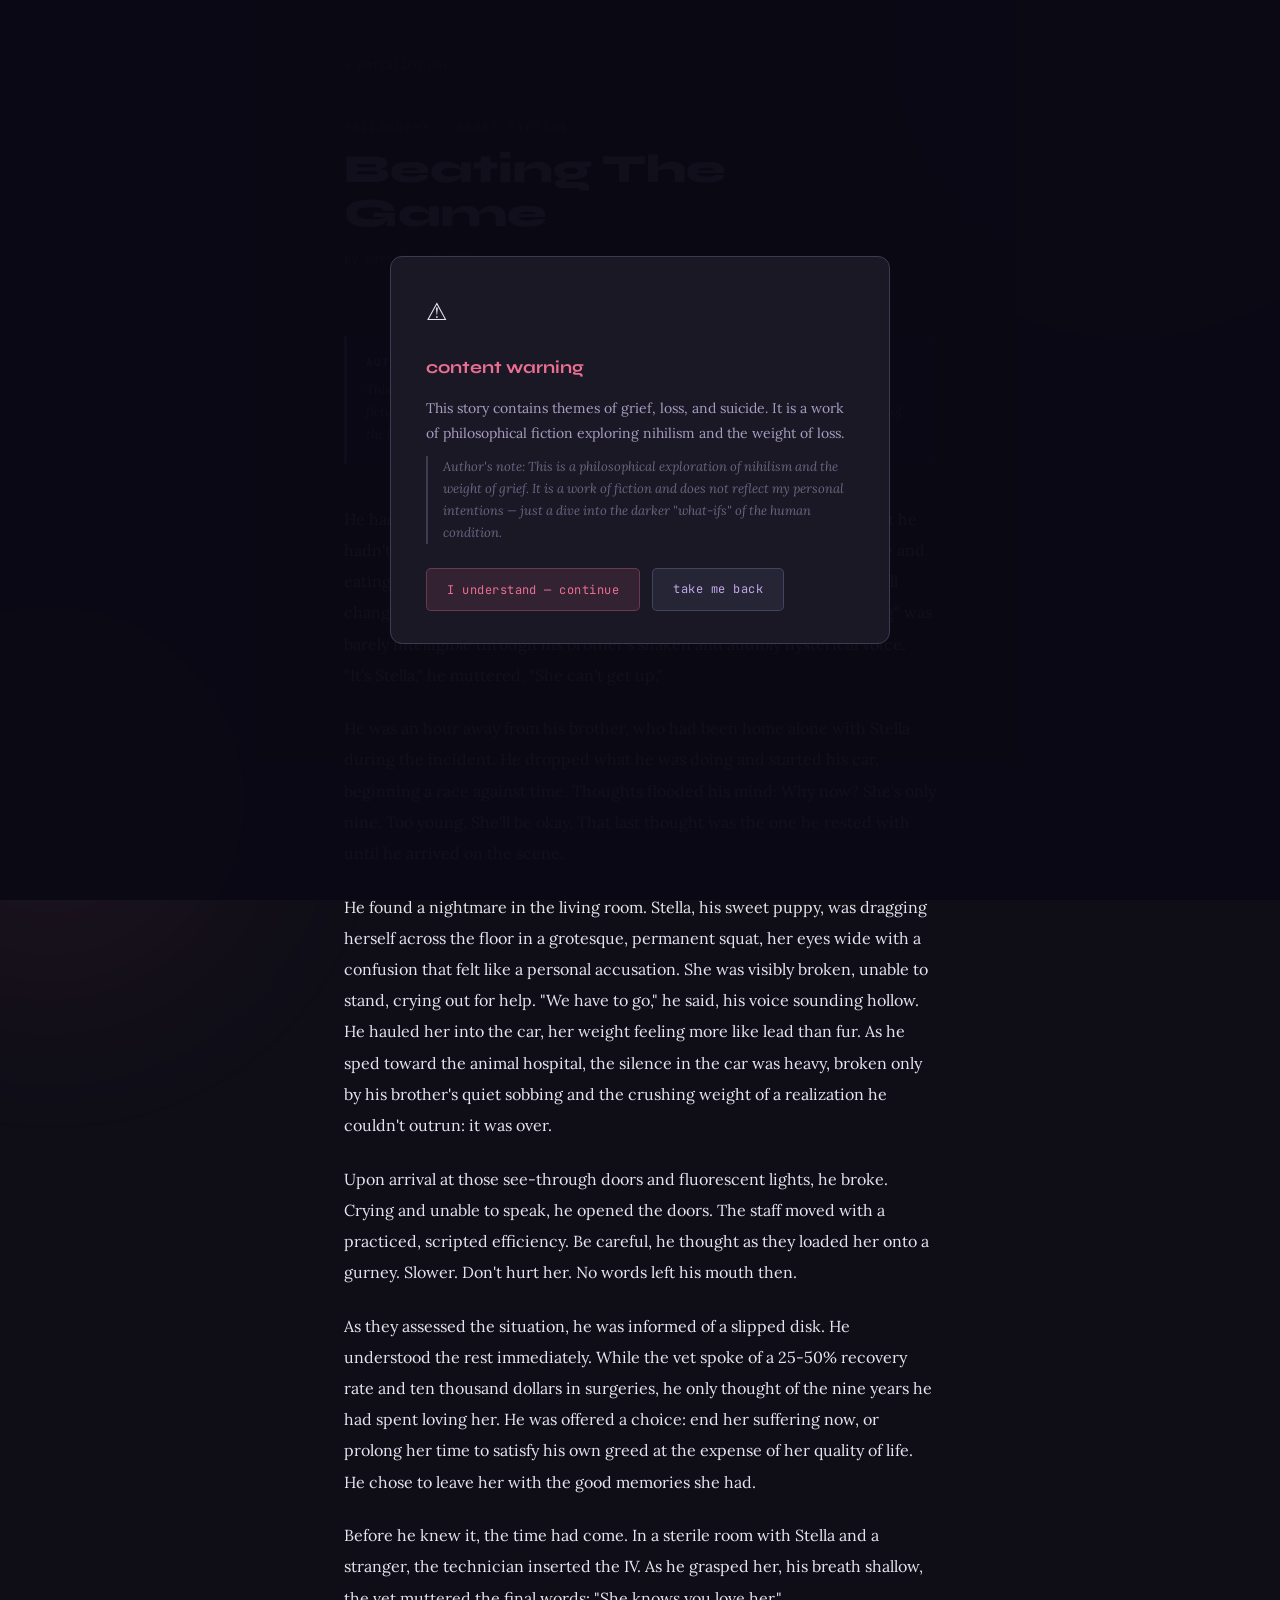
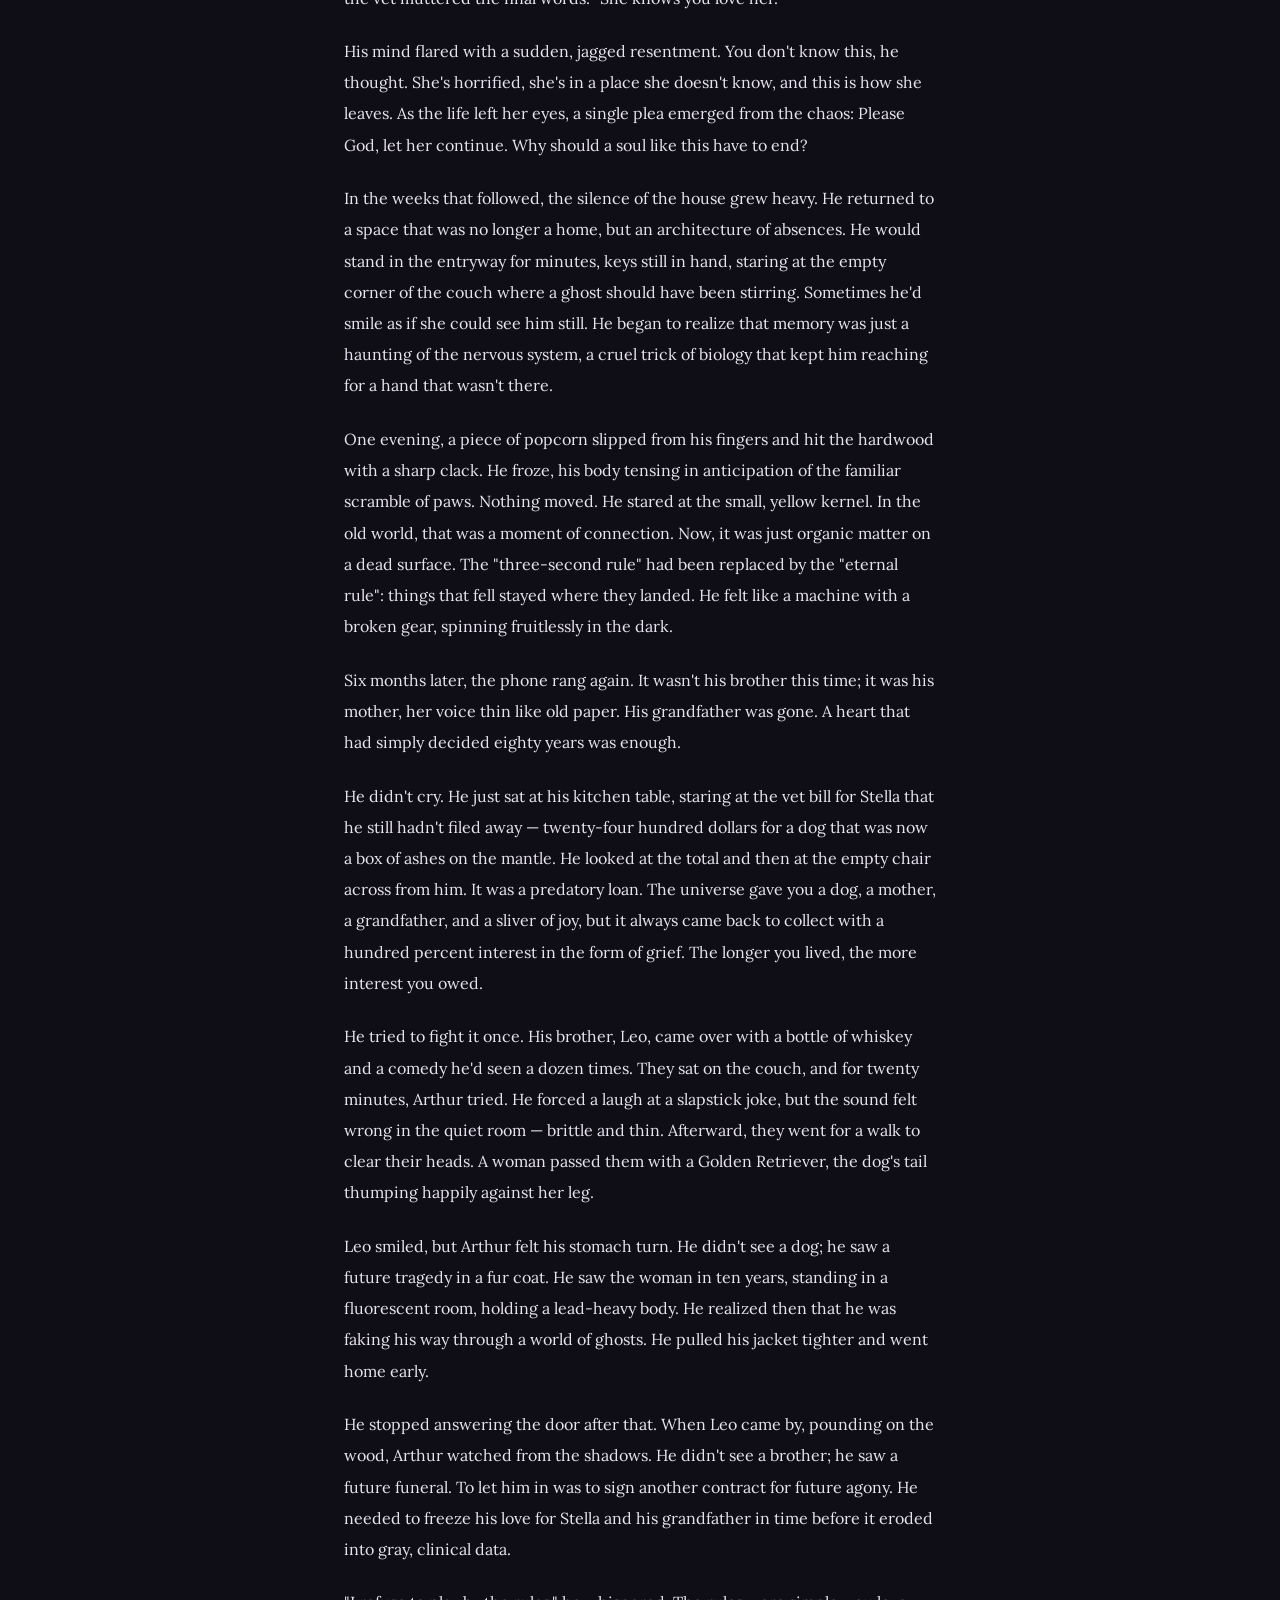
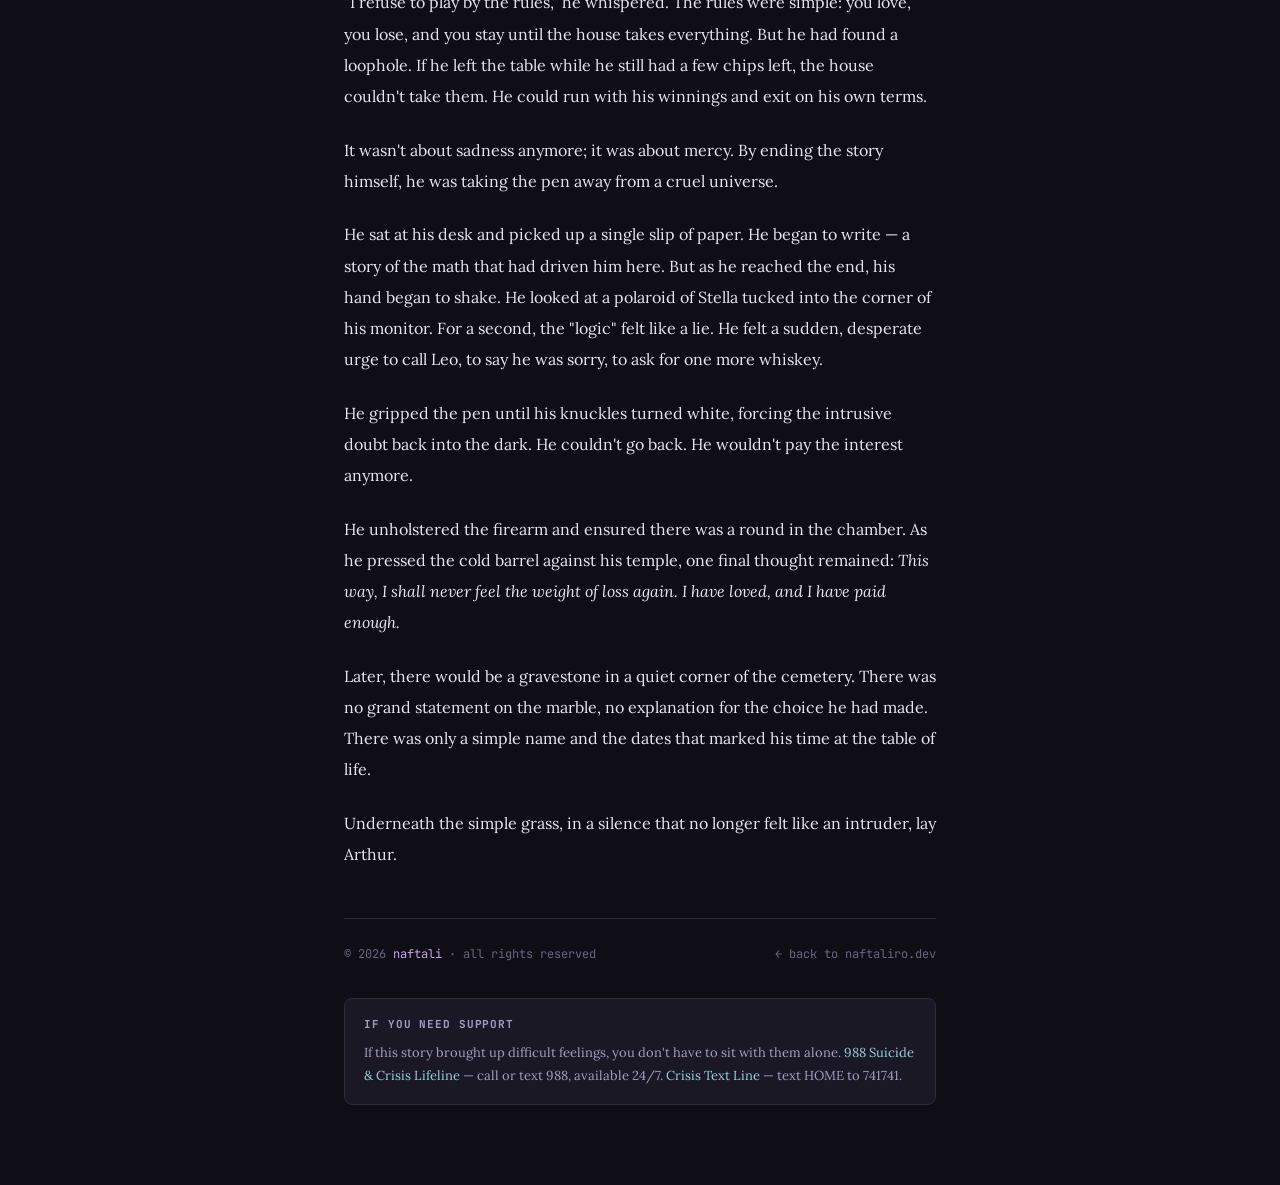
==== beating-the-game.html @ 703fc014 "Add files via upload" ====
<!DOCTYPE html>
<html lang="en">
<head>
  <meta charset="UTF-8">
  <meta name="viewport" content="width=device-width, initial-scale=1.0">
  <meta name="description" content="Beating The Game — a philosophical short story by Naftali">
  <meta property="og:title" content="Beating The Game — Naftali">
  <meta property="og:description" content="On nihilism, grief, and whether the game was ever worth playing.">
  <meta name="theme-color" content="#0f0e17">
  <title>Beating The Game — naftaliro</title>
  <link rel="preconnect" href="https://fonts.googleapis.com">
  <link rel="preconnect" href="https://fonts.gstatic.com" crossorigin>
  <link href="https://fonts.googleapis.com/css2?family=Lora:ital,wght@0,400;0,500;1,400&family=JetBrains+Mono:wght@400;500&family=Syne:wght@700;800&display=swap" rel="stylesheet">
  <style>
    *{box-sizing:border-box;margin:0;padding:0}
    :root{
      --bg:#0f0e17;--bg2:#1a1825;--bg3:#232136;
      --border:#2d2b3d;--border2:#3d3b52;
      --text:#e8e3f0;--sub:#a89dc0;--muted:#6b6480;
      --rose:#eb6f92;--gold:#f6c177;--iris:#c4a7e7;--foam:#9ccfd8;
    }
    html{scroll-behavior:smooth}
    body{background:var(--bg);color:var(--text);font-family:'Lora',Georgia,serif;font-size:16px;line-height:1.9;min-height:100vh}

    .orb{position:fixed;border-radius:50%;filter:blur(100px);opacity:.06;pointer-events:none;z-index:0}
    .o1{width:500px;height:500px;background:var(--iris);top:-200px;right:-100px}
    .o2{width:400px;height:400px;background:var(--rose);bottom:-100px;left:-150px}

    /* warning overlay */
    .warning-overlay{position:fixed;inset:0;background:rgba(10,9,20,.97);z-index:100;display:flex;align-items:center;justify-content:center;padding:2rem}
    .warning-box{max-width:500px;width:100%;background:var(--bg2);border:1px solid var(--border2);border-radius:12px;padding:2rem 2.2rem}
    .warning-icon{font-size:1.5rem;margin-bottom:1rem}
    .warning-title{font-family:'Syne',sans-serif;font-size:1.1rem;font-weight:700;color:var(--rose);margin-bottom:.75rem}
    .warning-body{font-size:14px;color:var(--sub);line-height:1.8;margin-bottom:.6rem}
    .warning-note{font-size:13px;color:var(--muted);font-style:italic;line-height:1.7;margin-bottom:1.5rem;border-left:2px solid var(--border2);padding-left:.9rem}
    .warning-buttons{display:flex;gap:.75rem;flex-wrap:wrap}
    .btn-proceed{background:rgba(235,111,146,.12);color:var(--rose);border:1px solid rgba(235,111,146,.3);padding:9px 20px;border-radius:5px;font-family:'JetBrains Mono',monospace;font-size:12px;cursor:pointer;transition:background .15s;letter-spacing:.04em}
    .btn-proceed:hover{background:rgba(235,111,146,.22)}
    .btn-leave{background:rgba(180,190,254,.08);color:var(--iris);border:1px solid rgba(180,190,254,.2);padding:9px 20px;border-radius:5px;font-family:'JetBrains Mono',monospace;font-size:12px;cursor:pointer;transition:background .15s;text-decoration:none;display:inline-block;letter-spacing:.04em}
    .btn-leave:hover{background:rgba(180,190,254,.15)}

    /* page */
    .wrap{max-width:640px;margin:0 auto;padding:3rem 1.5rem 5rem;position:relative;z-index:1}

    .back-link{font-family:'JetBrains Mono',monospace;font-size:12px;color:var(--muted);text-decoration:none;display:inline-flex;align-items:center;gap:.4rem;margin-bottom:2.5rem;transition:color .15s}
    .back-link:hover{color:var(--iris)}

    .story-header{margin-bottom:2.5rem;padding-bottom:1.5rem;border-bottom:1px solid var(--border)}
    .story-eyebrow{font-size:11px;color:var(--muted);font-family:'JetBrains Mono',monospace;letter-spacing:.15em;text-transform:uppercase;margin-bottom:.6rem}
    .story-title{font-family:'Syne',sans-serif;font-size:clamp(1.8rem,5vw,2.5rem);font-weight:800;color:var(--text);line-height:1.1;margin-bottom:.8rem}
    .story-meta{font-size:12px;color:var(--muted);font-family:'JetBrains Mono',monospace;display:flex;gap:1.2rem;flex-wrap:wrap}

    .author-note{background:var(--bg2);border:1px solid var(--border);border-left:3px solid var(--iris);border-radius:0 8px 8px 0;padding:1rem 1.2rem;margin-bottom:2.5rem;font-size:13px;color:var(--sub);line-height:1.75;font-style:italic}
    .author-note strong{color:var(--iris);font-style:normal;font-family:'JetBrains Mono',monospace;font-size:11px;letter-spacing:.08em;text-transform:uppercase;display:block;margin-bottom:.4rem}

    .story-body{font-size:16px;color:var(--text);line-height:1.95}
    .story-body p{margin-bottom:1.4rem}
    .story-body p:last-child{margin-bottom:0}

    .story-footer{margin-top:3rem;padding-top:1.5rem;border-top:1px solid var(--border);display:flex;align-items:center;justify-content:space-between;flex-wrap:gap;gap:1rem}
    .story-copyright{font-size:12px;color:var(--muted);font-family:'JetBrains Mono',monospace}
    .story-copyright span{color:var(--iris)}

    .resources{background:var(--bg2);border:1px solid var(--border);border-radius:8px;padding:1rem 1.2rem;margin-top:2rem;font-size:13px;color:var(--sub);line-height:1.75}
    .resources strong{color:var(--sub);font-family:'JetBrains Mono',monospace;font-size:11px;letter-spacing:.08em;text-transform:uppercase;display:block;margin-bottom:.5rem}
    .resources a{color:var(--foam);text-decoration:none}
    .resources a:hover{color:var(--text)}

    @media(max-width:480px){.wrap{padding:1.5rem 1rem 3rem}.warning-box{padding:1.5rem}}
  </style>
</head>
<body>

<div class="orb o1"></div>
<div class="orb o2"></div>

<!-- content warning overlay -->
<div class="warning-overlay" id="warning" role="dialog" aria-modal="true" aria-labelledby="warning-title">
  <div class="warning-box">
    <div class="warning-icon">⚠</div>
    <div class="warning-title" id="warning-title">content warning</div>
    <div class="warning-body">This story contains themes of grief, loss, and suicide. It is a work of philosophical fiction exploring nihilism and the weight of loss.</div>
    <div class="warning-note">Author's note: This is a philosophical exploration of nihilism and the weight of grief. It is a work of fiction and does not reflect my personal intentions — just a dive into the darker "what-ifs" of the human condition.</div>
    <div class="warning-buttons">
      <button class="btn-proceed" onclick="proceed()" aria-label="I understand, show the story">I understand — continue</button>
      <a class="btn-leave" href="https://naftaliro.dev">take me back</a>
    </div>
  </div>
</div>

<main class="wrap" id="story-content" aria-hidden="true">

  <a class="back-link" href="https://naftaliro.dev">← naftaliro.dev</a>

  <header class="story-header">
    <div class="story-eyebrow">philosophy · short fiction</div>
    <h1 class="story-title">Beating The Game</h1>
    <div class="story-meta">
      <span>by naftali</span>
      <span>© 2026</span>
      <span>~8 min read</span>
    </div>
  </header>

  <div class="author-note">
    <strong>author's note</strong>
    This story is a philosophical exploration of nihilism and the weight of grief. It is a work of fiction and does not reflect my personal intentions — just a dive into the darker "what-ifs" of the human condition.
  </div>

  <div class="story-body">
    <p>He had always known that biology was a series of fragile coincidences, but he hadn't expected the math to fail him on a Saturday night. Watching anime and eating fast food on the couch had been the plan for the evening when it all changed. The phone rang with his brother's caller ID. "Something's wrong" was barely intelligible through his brother's shaken and audibly hysterical voice. "It's Stella," he muttered. "She can't get up."</p>

    <p>He was an hour away from his brother, who had been home alone with Stella during the incident. He dropped what he was doing and started his car, beginning a race against time. Thoughts flooded his mind: Why now? She's only nine. Too young. She'll be okay. That last thought was the one he rested with until he arrived on the scene.</p>

    <p>He found a nightmare in the living room. Stella, his sweet puppy, was dragging herself across the floor in a grotesque, permanent squat, her eyes wide with a confusion that felt like a personal accusation. She was visibly broken, unable to stand, crying out for help. "We have to go," he said, his voice sounding hollow. He hauled her into the car, her weight feeling more like lead than fur. As he sped toward the animal hospital, the silence in the car was heavy, broken only by his brother's quiet sobbing and the crushing weight of a realization he couldn't outrun: it was over.</p>

    <p>Upon arrival at those see-through doors and fluorescent lights, he broke. Crying and unable to speak, he opened the doors. The staff moved with a practiced, scripted efficiency. Be careful, he thought as they loaded her onto a gurney. Slower. Don't hurt her. No words left his mouth then.</p>

    <p>As they assessed the situation, he was informed of a slipped disk. He understood the rest immediately. While the vet spoke of a 25-50% recovery rate and ten thousand dollars in surgeries, he only thought of the nine years he had spent loving her. He was offered a choice: end her suffering now, or prolong her time to satisfy his own greed at the expense of her quality of life. He chose to leave her with the good memories she had.</p>

    <p>Before he knew it, the time had come. In a sterile room with Stella and a stranger, the technician inserted the IV. As he grasped her, his breath shallow, the vet muttered the final words: "She knows you love her."</p>

    <p>His mind flared with a sudden, jagged resentment. You don't know this, he thought. She's horrified, she's in a place she doesn't know, and this is how she leaves. As the life left her eyes, a single plea emerged from the chaos: Please God, let her continue. Why should a soul like this have to end?</p>

    <p>In the weeks that followed, the silence of the house grew heavy. He returned to a space that was no longer a home, but an architecture of absences. He would stand in the entryway for minutes, keys still in hand, staring at the empty corner of the couch where a ghost should have been stirring. Sometimes he'd smile as if she could see him still. He began to realize that memory was just a haunting of the nervous system, a cruel trick of biology that kept him reaching for a hand that wasn't there.</p>

    <p>One evening, a piece of popcorn slipped from his fingers and hit the hardwood with a sharp clack. He froze, his body tensing in anticipation of the familiar scramble of paws. Nothing moved. He stared at the small, yellow kernel. In the old world, that was a moment of connection. Now, it was just organic matter on a dead surface. The "three-second rule" had been replaced by the "eternal rule": things that fell stayed where they landed. He felt like a machine with a broken gear, spinning fruitlessly in the dark.</p>

    <p>Six months later, the phone rang again. It wasn't his brother this time; it was his mother, her voice thin like old paper. His grandfather was gone. A heart that had simply decided eighty years was enough.</p>

    <p>He didn't cry. He just sat at his kitchen table, staring at the vet bill for Stella that he still hadn't filed away — twenty-four hundred dollars for a dog that was now a box of ashes on the mantle. He looked at the total and then at the empty chair across from him. It was a predatory loan. The universe gave you a dog, a mother, a grandfather, and a sliver of joy, but it always came back to collect with a hundred percent interest in the form of grief. The longer you lived, the more interest you owed.</p>

    <p>He tried to fight it once. His brother, Leo, came over with a bottle of whiskey and a comedy he'd seen a dozen times. They sat on the couch, and for twenty minutes, Arthur tried. He forced a laugh at a slapstick joke, but the sound felt wrong in the quiet room — brittle and thin. Afterward, they went for a walk to clear their heads. A woman passed them with a Golden Retriever, the dog's tail thumping happily against her leg.</p>

    <p>Leo smiled, but Arthur felt his stomach turn. He didn't see a dog; he saw a future tragedy in a fur coat. He saw the woman in ten years, standing in a fluorescent room, holding a lead-heavy body. He realized then that he was faking his way through a world of ghosts. He pulled his jacket tighter and went home early.</p>

    <p>He stopped answering the door after that. When Leo came by, pounding on the wood, Arthur watched from the shadows. He didn't see a brother; he saw a future funeral. To let him in was to sign another contract for future agony. He needed to freeze his love for Stella and his grandfather in time before it eroded into gray, clinical data.</p>

    <p>"I refuse to play by the rules," he whispered. The rules were simple: you love, you lose, and you stay until the house takes everything. But he had found a loophole. If he left the table while he still had a few chips left, the house couldn't take them. He could run with his winnings and exit on his own terms.</p>

    <p>It wasn't about sadness anymore; it was about mercy. By ending the story himself, he was taking the pen away from a cruel universe.</p>

    <p>He sat at his desk and picked up a single slip of paper. He began to write — a story of the math that had driven him here. But as he reached the end, his hand began to shake. He looked at a polaroid of Stella tucked into the corner of his monitor. For a second, the "logic" felt like a lie. He felt a sudden, desperate urge to call Leo, to say he was sorry, to ask for one more whiskey.</p>

    <p>He gripped the pen until his knuckles turned white, forcing the intrusive doubt back into the dark. He couldn't go back. He wouldn't pay the interest anymore.</p>

    <p>He unholstered the firearm and ensured there was a round in the chamber. As he pressed the cold barrel against his temple, one final thought remained: <em>This way, I shall never feel the weight of loss again. I have loved, and I have paid enough.</em></p>

    <p>Later, there would be a gravestone in a quiet corner of the cemetery. There was no grand statement on the marble, no explanation for the choice he had made. There was only a simple name and the dates that marked his time at the table of life.</p>

    <p>Underneath the simple grass, in a silence that no longer felt like an intruder, lay Arthur.</p>
  </div>

  <div class="story-footer">
    <div class="story-copyright">© 2026 <span>naftali</span> · all rights reserved</div>
    <a class="back-link" href="https://naftaliro.dev" style="margin-bottom:0">← back to naftaliro.dev</a>
  </div>

  <div class="resources">
    <strong>if you need support</strong>
    If this story brought up difficult feelings, you don't have to sit with them alone. <a href="https://988lifeline.org" target="_blank" rel="noopener">988 Suicide & Crisis Lifeline</a> — call or text 988, available 24/7. <a href="https://www.crisistextline.org" target="_blank" rel="noopener">Crisis Text Line</a> — text HOME to 741741.
  </div>

</main>

<script>
  function proceed() {
    document.getElementById('warning').style.display = 'none';
    document.getElementById('story-content').removeAttribute('aria-hidden');
    document.getElementById('story-content').focus();
  }
  document.getElementById('story-content').setAttribute('tabindex', '-1');
</script>

</body>
</html>
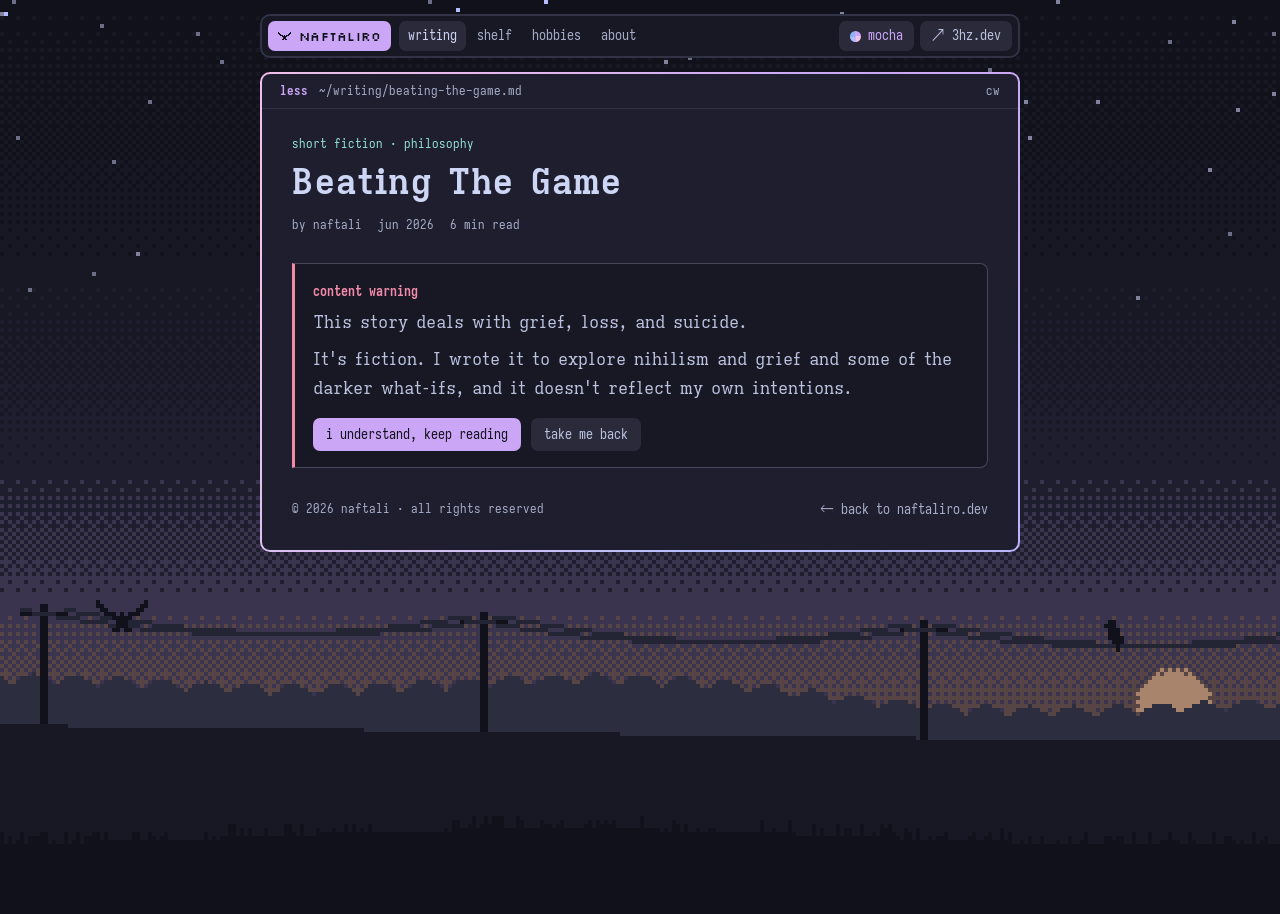
==== commit 2c5bf318: "new site" ====
--- a/beating-the-game.html
+++ b/beating-the-game.html
@@ -1,176 +1,146 @@
 <!DOCTYPE html>
 <html lang="en">
 <head>
-  <meta charset="UTF-8">
-  <meta name="viewport" content="width=device-width, initial-scale=1.0">
-  <meta name="description" content="Beating The Game — a philosophical short story by Naftali">
-  <meta property="og:title" content="Beating The Game — Naftali">
-  <meta property="og:description" content="On nihilism, grief, and whether the game was ever worth playing.">
-  <meta name="theme-color" content="#0f0e17">
-  <title>Beating The Game — naftaliro</title>
-  <link rel="preconnect" href="https://fonts.googleapis.com">
-  <link rel="preconnect" href="https://fonts.gstatic.com" crossorigin>
-  <link href="https://fonts.googleapis.com/css2?family=Lora:ital,wght@0,400;0,500;1,400&family=JetBrains+Mono:wght@400;500&family=Syne:wght@700;800&display=swap" rel="stylesheet">
-  <style>
-    *{box-sizing:border-box;margin:0;padding:0}
-    :root{
-      --bg:#0f0e17;--bg2:#1a1825;--bg3:#232136;
-      --border:#2d2b3d;--border2:#3d3b52;
-      --text:#e8e3f0;--sub:#a89dc0;--muted:#6b6480;
-      --rose:#eb6f92;--gold:#f6c177;--iris:#c4a7e7;--foam:#9ccfd8;
-    }
-    html{scroll-behavior:smooth}
-    body{background:var(--bg);color:var(--text);font-family:'Lora',Georgia,serif;font-size:16px;line-height:1.9;min-height:100vh}
+  <meta charset="utf-8">
+  <meta name="viewport" content="width=device-width, initial-scale=1">
+  <title>Beating The Game · naftaliro</title>
+  <meta name="description" content="Beating The Game, a short story by naftali about nihilism, grief, and whether the game was ever worth playing.">
+  <link rel="canonical" href="https://naftaliro.dev/beating-the-game.html">
+  <meta name="theme-color" content="#1e1e2e">
+  <meta property="og:type" content="article">
+  <meta property="og:title" content="Beating The Game">
+  <meta property="og:description" content="A short story about nihilism, grief, and whether the game was ever worth playing.">
+  <meta property="og:image" content="https://naftaliro.dev/assets/img/avatar-512.jpg">
+  <meta property="og:url" content="https://naftaliro.dev/beating-the-game.html">
+  <meta name="twitter:card" content="summary">
+  <link rel="alternate" type="application/atom+xml" title="naftaliro.dev" href="/feed.xml">
+  <link rel="icon" href="/favicon.svg" type="image/svg+xml">
+  <link rel="icon" href="/favicon-32.png" sizes="32x32" type="image/png">
+  <link rel="apple-touch-icon" href="/apple-touch-icon.png">
+  <link rel="preload" href="/assets/fonts/etoile-400-normal.woff2" as="font" type="font/woff2" crossorigin>
+  <link rel="stylesheet" href="/assets/css/style.css">
+  <script>
+    try { var f = localStorage.getItem('flavor'); if (f) document.documentElement.dataset.flavor = f; } catch (e) {}
+    document.documentElement.classList.add('js');
+  </script>
 
-    .orb{position:fixed;border-radius:50%;filter:blur(100px);opacity:.06;pointer-events:none;z-index:0}
-    .o1{width:500px;height:500px;background:var(--iris);top:-200px;right:-100px}
-    .o2{width:400px;height:400px;background:var(--rose);bottom:-100px;left:-150px}
-
-    /* warning overlay */
-    .warning-overlay{position:fixed;inset:0;background:rgba(10,9,20,.97);z-index:100;display:flex;align-items:center;justify-content:center;padding:2rem}
-    .warning-box{max-width:500px;width:100%;background:var(--bg2);border:1px solid var(--border2);border-radius:12px;padding:2rem 2.2rem}
-    .warning-icon{font-size:1.5rem;margin-bottom:1rem}
-    .warning-title{font-family:'Syne',sans-serif;font-size:1.1rem;font-weight:700;color:var(--rose);margin-bottom:.75rem}
-    .warning-body{font-size:14px;color:var(--sub);line-height:1.8;margin-bottom:.6rem}
-    .warning-note{font-size:13px;color:var(--muted);font-style:italic;line-height:1.7;margin-bottom:1.5rem;border-left:2px solid var(--border2);padding-left:.9rem}
-    .warning-buttons{display:flex;gap:.75rem;flex-wrap:wrap}
-    .btn-proceed{background:rgba(235,111,146,.12);color:var(--rose);border:1px solid rgba(235,111,146,.3);padding:9px 20px;border-radius:5px;font-family:'JetBrains Mono',monospace;font-size:12px;cursor:pointer;transition:background .15s;letter-spacing:.04em}
-    .btn-proceed:hover{background:rgba(235,111,146,.22)}
-    .btn-leave{background:rgba(180,190,254,.08);color:var(--iris);border:1px solid rgba(180,190,254,.2);padding:9px 20px;border-radius:5px;font-family:'JetBrains Mono',monospace;font-size:12px;cursor:pointer;transition:background .15s;text-decoration:none;display:inline-block;letter-spacing:.04em}
-    .btn-leave:hover{background:rgba(180,190,254,.15)}
-
-    /* page */
-    .wrap{max-width:640px;margin:0 auto;padding:3rem 1.5rem 5rem;position:relative;z-index:1}
-
-    .back-link{font-family:'JetBrains Mono',monospace;font-size:12px;color:var(--muted);text-decoration:none;display:inline-flex;align-items:center;gap:.4rem;margin-bottom:2.5rem;transition:color .15s}
-    .back-link:hover{color:var(--iris)}
-
-    .story-header{margin-bottom:2.5rem;padding-bottom:1.5rem;border-bottom:1px solid var(--border)}
-    .story-eyebrow{font-size:11px;color:var(--muted);font-family:'JetBrains Mono',monospace;letter-spacing:.15em;text-transform:uppercase;margin-bottom:.6rem}
-    .story-title{font-family:'Syne',sans-serif;font-size:clamp(1.8rem,5vw,2.5rem);font-weight:800;color:var(--text);line-height:1.1;margin-bottom:.8rem}
-    .story-meta{font-size:12px;color:var(--muted);font-family:'JetBrains Mono',monospace;display:flex;gap:1.2rem;flex-wrap:wrap}
-
-    .author-note{background:var(--bg2);border:1px solid var(--border);border-left:3px solid var(--iris);border-radius:0 8px 8px 0;padding:1rem 1.2rem;margin-bottom:2.5rem;font-size:13px;color:var(--sub);line-height:1.75;font-style:italic}
-    .author-note strong{color:var(--iris);font-style:normal;font-family:'JetBrains Mono',monospace;font-size:11px;letter-spacing:.08em;text-transform:uppercase;display:block;margin-bottom:.4rem}
-
-    .story-body{font-size:16px;color:var(--text);line-height:1.95}
-    .story-body p{margin-bottom:1.4rem}
-    .story-body p:last-child{margin-bottom:0}
-
-    .story-footer{margin-top:3rem;padding-top:1.5rem;border-top:1px solid var(--border);display:flex;align-items:center;justify-content:space-between;flex-wrap:gap;gap:1rem}
-    .story-copyright{font-size:12px;color:var(--muted);font-family:'JetBrains Mono',monospace}
-    .story-copyright span{color:var(--iris)}
-
-    .resources{background:var(--bg2);border:1px solid var(--border);border-radius:8px;padding:1rem 1.2rem;margin-top:2rem;font-size:13px;color:var(--sub);line-height:1.75}
-    .resources strong{color:var(--sub);font-family:'JetBrains Mono',monospace;font-size:11px;letter-spacing:.08em;text-transform:uppercase;display:block;margin-bottom:.5rem}
-    .resources a{color:var(--foam);text-decoration:none}
-    .resources a:hover{color:var(--text)}
-
-    @media(max-width:480px){.wrap{padding:1.5rem 1rem 3rem}.warning-box{padding:1.5rem}}
-  </style>
+  <script async src="https://www.googletagmanager.com/gtag/js?id=G-C80S6SM7N3"></script>
+  <script>
+    window.dataLayer = window.dataLayer || [];
+    function gtag(){dataLayer.push(arguments);}
+    gtag('js', new Date());
+    gtag('config', 'G-C80S6SM7N3');
+  </script>
 </head>
 <body>
 
-<div class="orb o1"></div>
-<div class="orb o2"></div>
+<canvas id="wall" aria-hidden="true"></canvas>
 
-<!-- content warning overlay -->
-<div class="warning-overlay" id="warning" role="dialog" aria-modal="true" aria-labelledby="warning-title">
-  <div class="warning-box">
-    <div class="warning-icon">⚠</div>
-    <div class="warning-title" id="warning-title">content warning</div>
-    <div class="warning-body">This story contains themes of grief, loss, and suicide. It is a work of philosophical fiction exploring nihilism and the weight of loss.</div>
-    <div class="warning-note">Author's note: This is a philosophical exploration of nihilism and the weight of grief. It is a work of fiction and does not reflect my personal intentions — just a dive into the darker "what-ifs" of the human condition.</div>
-    <div class="warning-buttons">
-      <button class="btn-proceed" onclick="proceed()" aria-label="I understand, show the story">I understand — continue</button>
-      <a class="btn-leave" href="https://naftaliro.dev">take me back</a>
+<a class="skip" href="#top">skip to content</a>
+
+<header class="bar">
+  <a class="bar-logo" href="/" aria-label="naftaliro home">
+    <svg viewBox="0 0 13 8" aria-hidden="true"><path d="M0 0h1v1h-1zM12 0h1v1h-1zM0 1h2v1h-2zM11 1h2v1h-2zM1 2h2v1h-2zM10 2h2v1h-2zM2 3h3v1h-3zM6 3h1v1h-1zM8 3h3v1h-3zM4 4h5v1h-5zM5 5h3v1h-3zM5 6h3v1h-3zM4 7h2v1h-2zM7 7h2v1h-2z"/></svg>
+    <span>naftaliro</span>
+  </a>
+  <nav class="nav" aria-label="sections">
+    <a href="/#writing" aria-current="page">writing</a>
+    <a href="/#shelf">shelf</a>
+    <a href="/#hobbies">hobbies</a>
+    <a href="/#about">about</a>
+  </nav>
+  <div class="bar-mods">
+    <button class="mod mod-flavor" id="flavor" type="button" title="switch catppuccin flavor (t)">
+      <span class="swatch" aria-hidden="true"></span><span class="flavor-name">mocha</span>
+    </button>
+    <a class="mod mod-3hz" href="https://3hz.dev">↗<span> 3hz.dev</span></a>
+  </div>
+</header>
+
+<main class="page" id="top">
+  <article class="win main" aria-labelledby="t-story">
+    <header class="win-bar"><span class="win-title"><b>less</b> ~/writing/beating-the-game.md</span><span class="win-meta" id="pos">less</span></header>
+    <div class="win-body">
+
+      <header class="art-head">
+        <p class="art-tags">short fiction · philosophy</p>
+        <h1 id="t-story">Beating The Game</h1>
+        <p class="art-meta"><span>by naftali</span><span><time datetime="2026-06-05">jun 2026</time></span><span>6 min read</span></p>
+      </header>
+
+      <section class="cw" aria-labelledby="t-cw">
+        <h2 id="t-cw">content warning</h2>
+        <p>This story deals with grief, loss, and suicide.</p>
+        <p>It's fiction. I wrote it to explore nihilism and grief and some of the darker what-ifs, and it doesn't reflect my own intentions.</p>
+        <div class="cw-actions">
+          <button class="btn" id="cw-go" type="button">i understand, keep reading</button>
+          <a class="btn ghost" href="/">take me back</a>
+        </div>
+      </section>
+
+      <div class="prose gated" id="story-start" tabindex="-1">
+
+        <p>He had always known that biology was a series of fragile coincidences, but he hadn't expected the math to fail him on a Saturday night. Watching anime and eating fast food on the couch had been the plan for the evening when it all changed. The phone rang with his brother's caller ID. "Something's wrong" was barely intelligible through his brother's shaken and audibly hysterical voice. "It's Stella," he muttered. "She can't get up."</p>
+
+        <p>He was an hour away from his brother, who had been home alone with Stella during the incident. He dropped what he was doing and started his car, beginning a race against time. Thoughts flooded his mind: Why now? She's only nine. Too young. She'll be okay. That last thought was the one he rested with until he arrived on the scene.</p>
+
+        <p>He found a nightmare in the living room. Stella, his sweet puppy, was dragging herself across the floor in a grotesque, permanent squat, her eyes wide with a confusion that felt like a personal accusation. She was visibly broken, unable to stand, crying out for help. "We have to go," he said, his voice sounding hollow. He hauled her into the car, her weight feeling more like lead than fur. As he sped toward the animal hospital, the silence in the car was heavy, broken only by his brother's quiet sobbing and the crushing weight of a realization he couldn't outrun: it was over.</p>
+
+        <p>Upon arrival at those see-through doors and fluorescent lights, he broke. Crying and unable to speak, he opened the doors. The staff moved with a practiced, scripted efficiency. Be careful, he thought as they loaded her onto a gurney. Slower. Don't hurt her. No words left his mouth then.</p>
+
+        <p>As they assessed the situation, he was informed of a slipped disk. He understood the rest immediately. While the vet spoke of a 25-50% recovery rate and ten thousand dollars in surgeries, he only thought of the nine years he had spent loving her. He was offered a choice: end her suffering now, or prolong her time to satisfy his own greed at the expense of her quality of life. He chose to leave her with the good memories she had.</p>
+
+        <p>Before he knew it, the time had come. In a sterile room with Stella and a stranger, the technician inserted the IV. As he grasped her, his breath shallow, the vet muttered the final words: "She knows you love her."</p>
+
+        <p>His mind flared with a sudden, jagged resentment. You don't know this, he thought. She's horrified, she's in a place she doesn't know, and this is how she leaves. As the life left her eyes, a single plea emerged from the chaos: Please God, let her continue. Why should a soul like this have to end?</p>
+
+        <p>In the weeks that followed, the silence of the house grew heavy. He returned to a space that was no longer a home, but an architecture of absences. He would stand in the entryway for minutes, keys still in hand, staring at the empty corner of the couch where a ghost should have been stirring. Sometimes he'd smile as if she could see him still. He began to realize that memory was just a haunting of the nervous system, a cruel trick of biology that kept him reaching for a hand that wasn't there.</p>
+
+        <p>One evening, a piece of popcorn slipped from his fingers and hit the hardwood with a sharp clack. He froze, his body tensing in anticipation of the familiar scramble of paws. Nothing moved. He stared at the small, yellow kernel. In the old world, that was a moment of connection. Now, it was just organic matter on a dead surface. The "three-second rule" had been replaced by the "eternal rule": things that fell stayed where they landed. He felt like a machine with a broken gear, spinning fruitlessly in the dark.</p>
+
+        <p>Six months later, the phone rang again. It wasn't his brother this time; it was his mother, her voice thin like old paper. His grandfather was gone. A heart that had simply decided eighty years was enough.</p>
+
+        <p>He didn't cry. He just sat at his kitchen table, staring at the vet bill for Stella that he still hadn't filed away. Twenty-four hundred dollars for a dog that was now a box of ashes on the mantle. He looked at the total and then at the empty chair across from him. It was a predatory loan. The universe gave you a dog, a mother, a grandfather, and a sliver of joy, but it always came back to collect with a hundred percent interest in the form of grief. The longer you lived, the more interest you owed.</p>
+
+        <p>He tried to fight it once. His brother, Leo, came over with a bottle of whiskey and a comedy he'd seen a dozen times. They sat on the couch, and for twenty minutes, Arthur tried. He forced a laugh at a slapstick joke, but the sound felt wrong in the quiet room, brittle and thin. Afterward, they went for a walk to clear their heads. A woman passed them with a Golden Retriever, the dog's tail thumping happily against her leg.</p>
+
+        <p>Leo smiled, but Arthur felt his stomach turn. He didn't see a dog; he saw a future tragedy in a fur coat. He saw the woman in ten years, standing in a fluorescent room, holding a lead-heavy body. He realized then that he was faking his way through a world of ghosts. He pulled his jacket tighter and went home early.</p>
+
+        <p>He stopped answering the door after that. When Leo came by, pounding on the wood, Arthur watched from the shadows. He didn't see a brother; he saw a future funeral. To let him in was to sign another contract for future agony. He needed to freeze his love for Stella and his grandfather in time before it eroded into gray, clinical data.</p>
+
+        <p>"I refuse to play by the rules," he whispered. The rules were simple: you love, you lose, and you stay until the house takes everything. But he had found a loophole. If he left the table while he still had a few chips left, the house couldn't take them. He could run with his winnings and exit on his own terms.</p>
+
+        <p>It wasn't about sadness anymore; it was about mercy. By ending the story himself, he was taking the pen away from a cruel universe.</p>
+
+        <p>He sat at his desk and picked up a single slip of paper. He began to write the story of the math that had driven him here. But as he reached the end, his hand began to shake. He looked at a polaroid of Stella tucked into the corner of his monitor. For a second, the "logic" felt like a lie. He felt a sudden, desperate urge to call Leo, to say he was sorry, to ask for one more whiskey.</p>
+
+        <p>He gripped the pen until his knuckles turned white, forcing the intrusive doubt back into the dark. He couldn't go back. He wouldn't pay the interest anymore.</p>
+
+        <p>He unholstered the firearm and ensured there was a round in the chamber. As he pressed the cold barrel against his temple, one final thought remained: <em>This way, I shall never feel the weight of loss again. I have loved, and I have paid enough.</em></p>
+
+        <p>Later, there would be a gravestone in a quiet corner of the cemetery. There was no grand statement on the marble, no explanation for the choice he had made. There was only a simple name and the dates that marked his time at the table of life.</p>
+
+        <p>Underneath the simple grass, in a silence that no longer felt like an intruder, lay Arthur.</p>
+
+      </div>
+
+      <div class="gated">
+        <p class="end" aria-hidden="true">(END)</p>
+
+        <aside class="help" aria-label="support">
+          <strong>if you need someone</strong>
+          If this brought up hard feelings, you don't have to sit with them alone. Call or text <a href="https://988lifeline.org">988</a> (Suicide &amp; Crisis Lifeline, any time), or text HOME to 741741 for the <a href="https://www.crisistextline.org">Crisis Text Line</a>.
+        </aside>
+      </div>
+
+      <footer class="art-foot">
+        <span>© 2026 naftali · all rights reserved</span>
+        <a class="back" href="/">← back to naftaliro.dev</a>
+      </footer>
     </div>
-  </div>
-</div>
-
-<main class="wrap" id="story-content" aria-hidden="true">
-
-  <a class="back-link" href="https://naftaliro.dev">← naftaliro.dev</a>
-
-  <header class="story-header">
-    <div class="story-eyebrow">philosophy · short fiction</div>
-    <h1 class="story-title">Beating The Game</h1>
-    <div class="story-meta">
-      <span>by naftali</span>
-      <span>© 2026</span>
-      <span>~8 min read</span>
-    </div>
-  </header>
-
-  <div class="author-note">
-    <strong>author's note</strong>
-    This story is a philosophical exploration of nihilism and the weight of grief. It is a work of fiction and does not reflect my personal intentions — just a dive into the darker "what-ifs" of the human condition.
-  </div>
-
-  <div class="story-body">
-    <p>He had always known that biology was a series of fragile coincidences, but he hadn't expected the math to fail him on a Saturday night. Watching anime and eating fast food on the couch had been the plan for the evening when it all changed. The phone rang with his brother's caller ID. "Something's wrong" was barely intelligible through his brother's shaken and audibly hysterical voice. "It's Stella," he muttered. "She can't get up."</p>
-
-    <p>He was an hour away from his brother, who had been home alone with Stella during the incident. He dropped what he was doing and started his car, beginning a race against time. Thoughts flooded his mind: Why now? She's only nine. Too young. She'll be okay. That last thought was the one he rested with until he arrived on the scene.</p>
-
-    <p>He found a nightmare in the living room. Stella, his sweet puppy, was dragging herself across the floor in a grotesque, permanent squat, her eyes wide with a confusion that felt like a personal accusation. She was visibly broken, unable to stand, crying out for help. "We have to go," he said, his voice sounding hollow. He hauled her into the car, her weight feeling more like lead than fur. As he sped toward the animal hospital, the silence in the car was heavy, broken only by his brother's quiet sobbing and the crushing weight of a realization he couldn't outrun: it was over.</p>
-
-    <p>Upon arrival at those see-through doors and fluorescent lights, he broke. Crying and unable to speak, he opened the doors. The staff moved with a practiced, scripted efficiency. Be careful, he thought as they loaded her onto a gurney. Slower. Don't hurt her. No words left his mouth then.</p>
-
-    <p>As they assessed the situation, he was informed of a slipped disk. He understood the rest immediately. While the vet spoke of a 25-50% recovery rate and ten thousand dollars in surgeries, he only thought of the nine years he had spent loving her. He was offered a choice: end her suffering now, or prolong her time to satisfy his own greed at the expense of her quality of life. He chose to leave her with the good memories she had.</p>
-
-    <p>Before he knew it, the time had come. In a sterile room with Stella and a stranger, the technician inserted the IV. As he grasped her, his breath shallow, the vet muttered the final words: "She knows you love her."</p>
-
-    <p>His mind flared with a sudden, jagged resentment. You don't know this, he thought. She's horrified, she's in a place she doesn't know, and this is how she leaves. As the life left her eyes, a single plea emerged from the chaos: Please God, let her continue. Why should a soul like this have to end?</p>
-
-    <p>In the weeks that followed, the silence of the house grew heavy. He returned to a space that was no longer a home, but an architecture of absences. He would stand in the entryway for minutes, keys still in hand, staring at the empty corner of the couch where a ghost should have been stirring. Sometimes he'd smile as if she could see him still. He began to realize that memory was just a haunting of the nervous system, a cruel trick of biology that kept him reaching for a hand that wasn't there.</p>
-
-    <p>One evening, a piece of popcorn slipped from his fingers and hit the hardwood with a sharp clack. He froze, his body tensing in anticipation of the familiar scramble of paws. Nothing moved. He stared at the small, yellow kernel. In the old world, that was a moment of connection. Now, it was just organic matter on a dead surface. The "three-second rule" had been replaced by the "eternal rule": things that fell stayed where they landed. He felt like a machine with a broken gear, spinning fruitlessly in the dark.</p>
-
-    <p>Six months later, the phone rang again. It wasn't his brother this time; it was his mother, her voice thin like old paper. His grandfather was gone. A heart that had simply decided eighty years was enough.</p>
-
-    <p>He didn't cry. He just sat at his kitchen table, staring at the vet bill for Stella that he still hadn't filed away — twenty-four hundred dollars for a dog that was now a box of ashes on the mantle. He looked at the total and then at the empty chair across from him. It was a predatory loan. The universe gave you a dog, a mother, a grandfather, and a sliver of joy, but it always came back to collect with a hundred percent interest in the form of grief. The longer you lived, the more interest you owed.</p>
-
-    <p>He tried to fight it once. His brother, Leo, came over with a bottle of whiskey and a comedy he'd seen a dozen times. They sat on the couch, and for twenty minutes, Arthur tried. He forced a laugh at a slapstick joke, but the sound felt wrong in the quiet room — brittle and thin. Afterward, they went for a walk to clear their heads. A woman passed them with a Golden Retriever, the dog's tail thumping happily against her leg.</p>
-
-    <p>Leo smiled, but Arthur felt his stomach turn. He didn't see a dog; he saw a future tragedy in a fur coat. He saw the woman in ten years, standing in a fluorescent room, holding a lead-heavy body. He realized then that he was faking his way through a world of ghosts. He pulled his jacket tighter and went home early.</p>
-
-    <p>He stopped answering the door after that. When Leo came by, pounding on the wood, Arthur watched from the shadows. He didn't see a brother; he saw a future funeral. To let him in was to sign another contract for future agony. He needed to freeze his love for Stella and his grandfather in time before it eroded into gray, clinical data.</p>
-
-    <p>"I refuse to play by the rules," he whispered. The rules were simple: you love, you lose, and you stay until the house takes everything. But he had found a loophole. If he left the table while he still had a few chips left, the house couldn't take them. He could run with his winnings and exit on his own terms.</p>
-
-    <p>It wasn't about sadness anymore; it was about mercy. By ending the story himself, he was taking the pen away from a cruel universe.</p>
-
-    <p>He sat at his desk and picked up a single slip of paper. He began to write — a story of the math that had driven him here. But as he reached the end, his hand began to shake. He looked at a polaroid of Stella tucked into the corner of his monitor. For a second, the "logic" felt like a lie. He felt a sudden, desperate urge to call Leo, to say he was sorry, to ask for one more whiskey.</p>
-
-    <p>He gripped the pen until his knuckles turned white, forcing the intrusive doubt back into the dark. He couldn't go back. He wouldn't pay the interest anymore.</p>
-
-    <p>He unholstered the firearm and ensured there was a round in the chamber. As he pressed the cold barrel against his temple, one final thought remained: <em>This way, I shall never feel the weight of loss again. I have loved, and I have paid enough.</em></p>
-
-    <p>Later, there would be a gravestone in a quiet corner of the cemetery. There was no grand statement on the marble, no explanation for the choice he had made. There was only a simple name and the dates that marked his time at the table of life.</p>
-
-    <p>Underneath the simple grass, in a silence that no longer felt like an intruder, lay Arthur.</p>
-  </div>
-
-  <div class="story-footer">
-    <div class="story-copyright">© 2026 <span>naftali</span> · all rights reserved</div>
-    <a class="back-link" href="https://naftaliro.dev" style="margin-bottom:0">← back to naftaliro.dev</a>
-  </div>
-
-  <div class="resources">
-    <strong>if you need support</strong>
-    If this story brought up difficult feelings, you don't have to sit with them alone. <a href="https://988lifeline.org" target="_blank" rel="noopener">988 Suicide & Crisis Lifeline</a> — call or text 988, available 24/7. <a href="https://www.crisistextline.org" target="_blank" rel="noopener">Crisis Text Line</a> — text HOME to 741741.
-  </div>
-
+  </article>
 </main>
 
-<script>
-  function proceed() {
-    document.getElementById('warning').style.display = 'none';
-    document.getElementById('story-content').removeAttribute('aria-hidden');
-    document.getElementById('story-content').focus();
-  }
-  document.getElementById('story-content').setAttribute('tabindex', '-1');
-</script>
-
+<script src="/assets/js/main.js" defer></script>
 </body>
 </html>
--- a/assets/css/style.css
+++ b/assets/css/style.css
@@ -0,0 +1,514 @@
+/* naftaliro.dev
+   same catppuccin palettes as 3hz.dev, just slowed down for reading.
+   colors: https://catppuccin.com/palette  (mocha is the default) */
+
+@font-face { font-family: "Iosevka Etoile"; src: url("../fonts/etoile-400-normal.woff2") format("woff2"); font-weight: 400; font-style: normal; font-display: swap; }
+@font-face { font-family: "Iosevka Etoile"; src: url("../fonts/etoile-400-italic.woff2") format("woff2"); font-weight: 400; font-style: italic; font-display: swap; }
+@font-face { font-family: "Iosevka Etoile"; src: url("../fonts/etoile-700-normal.woff2") format("woff2"); font-weight: 700; font-style: normal; font-display: swap; }
+@font-face { font-family: "Iosevka Etoile"; src: url("../fonts/etoile-700-italic.woff2") format("woff2"); font-weight: 700; font-style: italic; font-display: swap; }
+@font-face { font-family: "Iosevka"; src: url("../fonts/iosevka-400-normal.woff2") format("woff2"); font-weight: 400; font-style: normal; font-display: swap; }
+@font-face { font-family: "Iosevka"; src: url("../fonts/iosevka-700-normal.woff2") format("woff2"); font-weight: 700; font-style: normal; font-display: swap; }
+@font-face { font-family: "Silkscreen"; src: url("../fonts/silkscreen-400.woff2") format("woff2"); font-weight: 400; font-style: normal; font-display: swap; }
+
+/* ── palettes ─────────────────────────────────────────── */
+
+:root, [data-flavor="mocha"] {
+  --rosewater:#f5e0dc; --flamingo:#f2cdcd; --pink:#f5c2e7; --mauve:#cba6f7; --red:#f38ba8; --maroon:#eba0ac;
+  --peach:#fab387; --yellow:#f9e2af; --green:#a6e3a1; --teal:#94e2d5; --sky:#89dceb; --sapphire:#74c7ec;
+  --blue:#89b4fa; --lavender:#b4befe; --text:#cdd6f4; --subtext1:#bac2de; --subtext0:#a6adc8;
+  --overlay2:#9399b2; --overlay1:#7f849c; --overlay0:#6c7086; --surface2:#585b70; --surface1:#45475a;
+  --surface0:#313244; --base:#1e1e2e; --mantle:#181825; --crust:#11111b;
+  color-scheme: dark;
+}
+[data-flavor="macchiato"] {
+  --rosewater:#f4dbd6; --flamingo:#f0c6c6; --pink:#f5bde6; --mauve:#c6a0f6; --red:#ed8796; --maroon:#ee99a0;
+  --peach:#f5a97f; --yellow:#eed49f; --green:#a6da95; --teal:#8bd5ca; --sky:#91d7e3; --sapphire:#7dc4e4;
+  --blue:#8aadf4; --lavender:#b7bdf8; --text:#cad3f5; --subtext1:#b8c0e0; --subtext0:#a5adcb;
+  --overlay2:#939ab7; --overlay1:#8087a2; --overlay0:#6e738d; --surface2:#5b6078; --surface1:#494d64;
+  --surface0:#363a4f; --base:#24273a; --mantle:#1e2030; --crust:#181926;
+  color-scheme: dark;
+}
+[data-flavor="frappe"] {
+  --rosewater:#f2d5cf; --flamingo:#eebebe; --pink:#f4b8e4; --mauve:#ca9ee6; --red:#e78284; --maroon:#ea999c;
+  --peach:#ef9f76; --yellow:#e5c890; --green:#a6d189; --teal:#81c8be; --sky:#99d1db; --sapphire:#85c1dc;
+  --blue:#8caaee; --lavender:#babbf1; --text:#c6d0f5; --subtext1:#b5bfe2; --subtext0:#a5adce;
+  --overlay2:#949cbb; --overlay1:#838ba7; --overlay0:#737994; --surface2:#626880; --surface1:#51576d;
+  --surface0:#414559; --base:#303446; --mantle:#292c3c; --crust:#232634;
+  color-scheme: dark;
+}
+[data-flavor="latte"] {
+  /* same deal as 3hz: latte's accents pulled darker so small text stays readable */
+  --rosewater:#974b3c; /* #dc8a78 */ --flamingo:#a24346; /* #dd7878 */ --pink:#a33389;  /* #ea76cb */
+  --mauve:#802ce4;     /* #8839ef */ --red:#c20f35;      /* #d20f39 */ --maroon:#c01935; /* #e64553 */
+  --peach:#aa4005;     /* #fe640b */ --yellow:#8a5507;   /* #df8e1d */ --green:#1f7107;  /* #40a02b */
+  --teal:#056d73;      /* #179299 */ --sky:#046993;      /* #04a5e5 */ --sapphire:#076c7c; /* #209fb5 */
+  --blue:#0b55e3;      /* #1e66f5 */ --lavender:#4755c6; /* #7287fd */
+  --text:#4c4f69; --subtext1:#5c5f77; --subtext0:#5c5f77; /* #6c6f85 */
+  --overlay2:#7c7f93; --overlay1:#8c8fa1; --overlay0:#9ca0b0; --surface2:#acb0be; --surface1:#bcc0cc;
+  --surface0:#ccd0da; --base:#eff1f5; --mantle:#e6e9ef; --crust:#dce0e8;
+  color-scheme: light;
+}
+
+/* ── knobs ────────────────────────────────────────────── */
+
+:root {
+  --page: 780px;         /* how wide the column gets */
+  --radius: 10px;
+  --border: 2px;
+  --serif: "Iosevka Etoile", "Iowan Old Style", "Palatino Linotype", Georgia, serif;
+  --mono: "Iosevka", "JetBrains Mono", ui-monospace, "SFMono-Regular", Menlo, Consolas, monospace;
+  --pixel: "Silkscreen", var(--mono);
+  --dim: var(--subtext0);        /* secondary text */
+  --pill: color-mix(in srgb, var(--surface0) 70%, var(--mantle));
+  --on-accent: var(--crust);     /* text sitting on an accent color */
+  --glow: conic-gradient(from 45deg, var(--mauve), var(--lavender), var(--pink), var(--mauve));
+}
+:root[data-flavor="latte"] { --pill: var(--base); --on-accent: var(--base); }
+@supports not (color: color-mix(in srgb, red, blue)) {
+  :root { --pill: var(--surface0); }
+}
+
+/* ── base ─────────────────────────────────────────────── */
+
+*, *::before, *::after { box-sizing: border-box; }
+html { background: var(--crust); -webkit-text-size-adjust: 100%; }
+body {
+  margin: 0;
+  min-height: 100vh;
+  font-family: var(--serif);
+  font-size: 16.5px;
+  line-height: 1.75;
+  color: var(--text);
+}
+p, ul, ol, dl, dd, h1, h2, h3, pre, blockquote, figure { margin: 0; }
+ul, ol { padding: 0; list-style: none; }
+a { color: var(--mauve); text-decoration-thickness: 1px; text-underline-offset: 3px; }
+a:hover { color: var(--pink); }
+:focus-visible { outline: 2px solid var(--mauve); outline-offset: 2px; border-radius: 4px; }
+::selection { background: color-mix(in srgb, var(--mauve) 35%, transparent); color: var(--text); }
+b, strong { font-weight: 700; }
+.ic { width: 18px; height: 18px; fill: none; stroke: currentColor; stroke-width: 2; stroke-linecap: round; stroke-linejoin: round; flex-shrink: 0; }
+
+.sr-only { position: absolute; width: 1px; height: 1px; margin: -1px; padding: 0; overflow: hidden; clip: rect(0 0 0 0); white-space: nowrap; border: 0; }
+.skip { position: absolute; left: -999px; top: 8px; z-index: 50; background: var(--mauve); color: var(--on-accent); padding: 4px 10px; border-radius: 6px; font-family: var(--mono); }
+.skip:focus { left: 8px; }
+
+/* the wallpaper sits behind everything. same prairie as 3hz, but it's dusk and nothing moves */
+#wall {
+  position: fixed; inset: 0;
+  width: 100vw; height: 100vh; height: 100lvh;
+  image-rendering: pixelated;
+  z-index: -1;
+  background: var(--crust);
+}
+
+/* ── bar ──────────────────────────────────────────────── */
+
+.bar {
+  display: flex; align-items: center; gap: 8px;
+  width: calc(100% - 20px);
+  max-width: calc(var(--page) - 20px);
+  min-height: 42px;
+  margin: 14px auto 0;
+  padding: 5px 6px;
+  font-family: var(--mono);
+  font-size: 13.5px;
+  line-height: 1.6;
+  background: var(--mantle);
+  border: var(--border) solid var(--surface0);
+  border-radius: var(--radius);
+}
+.bar a { text-decoration: none; }
+.bar-logo {
+  display: flex; align-items: center; gap: 8px;
+  height: 30px; padding: 0 10px;
+  color: var(--on-accent);
+  background: var(--mauve);
+  border-radius: 7px;
+  font-family: var(--pixel);
+  font-size: 13px;
+  letter-spacing: .02em;
+}
+.bar-logo:hover { color: var(--on-accent); background: var(--lavender); }
+.bar-logo svg { width: 13px; height: 8px; fill: currentColor; shape-rendering: crispEdges; }
+
+.nav { display: flex; gap: 2px; }
+.nav a {
+  display: flex; align-items: center;
+  height: 30px; padding: 0 9px;
+  color: var(--dim);
+  border-radius: 7px;
+}
+.nav a:hover { background: var(--pill); color: var(--text); }
+.nav a[aria-current] { background: var(--pill); color: var(--text); }
+
+.bar-mods { display: flex; gap: 6px; margin-left: auto; }
+.mod {
+  display: flex; align-items: center; gap: 7px;
+  height: 30px; padding: 0 11px;
+  font: inherit;
+  color: var(--subtext1);
+  background: var(--pill);
+  border: 0;
+  border-radius: 7px;
+  white-space: nowrap;
+}
+a.mod:hover { color: var(--text); background: var(--surface1); }
+.mod-flavor { color: var(--mauve); cursor: pointer; }
+.mod-flavor:hover { background: var(--surface1); }
+.swatch { width: 11px; height: 11px; border-radius: 50%; background: conic-gradient(var(--mauve) 0 25%, var(--pink) 0 50%, var(--lavender) 0 75%, var(--blue) 0); }
+
+/* ── windows ──────────────────────────────────────────── */
+
+.page {
+  display: flex; flex-direction: column; gap: 14px;
+  max-width: var(--page);
+  margin: 0 auto;
+  padding: 14px 10px 0;
+}
+
+.win {
+  min-width: 0;
+  background: var(--base);
+  border: var(--border) solid var(--surface0);
+  border-radius: var(--radius);
+}
+/* the one you're meant to look at gets the 3hz border, minus the spinning */
+.win.main {
+  border-color: transparent;
+  background: linear-gradient(var(--base), var(--base)) padding-box, var(--glow) border-box;
+}
+
+.win-bar {
+  display: flex; align-items: center; justify-content: space-between; gap: 12px;
+  padding: 7px 18px 6px;
+  font-family: var(--mono);
+  font-size: 13px;
+  line-height: 1.6;
+  color: var(--dim);
+  border-bottom: 1px solid var(--surface0);
+}
+.win-bar h1, .win-bar h2, .win-title { font-size: inherit; font-weight: 400; color: var(--subtext0); }
+.win-bar b { color: var(--subtext1); margin-right: 4px; }
+.win.main .win-bar b { color: var(--mauve); }
+.win-meta { color: var(--dim); white-space: nowrap; }
+.win-body { padding: 24px 30px 28px; }
+
+/* little mono labels inside windows ("reading", "watching") */
+.label {
+  font-family: var(--mono);
+  font-size: 13px; font-weight: 400;
+  color: var(--dim);
+  margin-bottom: 14px;
+}
+.label::before { content: "# "; color: var(--mauve); }
+.label:not(:first-child) { margin-top: 30px; }
+
+/* ── hello ────────────────────────────────────────────── */
+
+.hello { display: flex; gap: 24px; align-items: flex-start; }
+.hello-pic {
+  display: block; flex-shrink: 0;
+  width: 88px; height: 88px;
+  margin-top: 6px;
+  border-radius: 8px;
+}
+.hello h1 {
+  font-size: 2.1rem;
+  line-height: 1.15;
+  font-weight: 700;
+  letter-spacing: -.01em;
+  margin-bottom: 12px;
+}
+.hello h1 span { color: var(--mauve); }
+.hello p { color: var(--subtext1); max-width: 56ch; }
+.hello p + p { margin-top: 10px; }
+
+/* ── writing ──────────────────────────────────────────── */
+
+.posts li {
+  position: relative;
+  display: grid;
+  grid-template-columns: 9ch minmax(0, 1fr);
+  column-gap: 18px;
+  padding: 16px 0;
+}
+.posts li + li { border-top: 1px dashed var(--surface1); }
+.posts li:first-child { padding-top: 0; }
+.posts li:last-child { padding-bottom: 0; }
+.post-date {
+  font-family: var(--mono);
+  font-size: 13.5px;
+  color: var(--dim);
+  padding-top: 4px;
+  white-space: nowrap;
+}
+.post-title { font-size: 1.2rem; line-height: 1.35; font-weight: 700; }
+.post-title a { color: var(--text); text-decoration: none; }
+/* the whole row is clickable, but only the title is the link */
+.post-title a::after { content: ""; position: absolute; inset: 0; border-radius: 8px; }
+.posts li:hover .post-title a { color: var(--mauve); }
+.post-title a:focus-visible { outline: none; }
+.post-title a:focus-visible::after { outline: 2px solid var(--mauve); outline-offset: 6px; }
+.post-meta { font-family: var(--mono); font-size: 13px; color: var(--dim); margin-top: 2px; }
+.post-meta .tag { color: var(--teal); }
+.post-blurb { color: var(--subtext1); margin-top: 6px; }
+.post.wip .post-title { color: var(--subtext1); }
+.badge {
+  display: inline-block;
+  padding: 0 7px;
+  font-family: var(--mono);
+  font-size: 12px;
+  line-height: 19px;
+  border-radius: 4px;
+  color: var(--on-accent);
+  background: var(--yellow);
+}
+
+/* ── shelf ────────────────────────────────────────────── */
+
+.shelf li + li { margin-top: 18px; }
+.shelf-head { display: flex; flex-wrap: wrap; align-items: baseline; column-gap: 10px; }
+.shelf-head cite { font-style: normal; font-weight: 700; }
+.shelf-by { color: var(--dim); font-style: italic; }
+.stars { margin-left: auto; font-family: var(--mono); font-size: 14px; color: var(--yellow); letter-spacing: 1px; white-space: nowrap; }
+.stars .off { color: var(--dim); }
+.shelf-take { color: var(--subtext1); margin-top: 2px; }
+.shelf-status { font-family: var(--mono); font-size: 13px; color: var(--teal); margin-top: 2px; }
+
+/* ── hobbies ──────────────────────────────────────────── */
+
+.hobby + .hobby { margin-top: 22px; }
+.hobby h3 {
+  display: flex; align-items: center; gap: 8px;
+  font-family: var(--mono);
+  font-size: 14.5px; font-weight: 700;
+  color: var(--text);
+  margin-bottom: 4px;
+}
+.hobby h3 .ic { color: var(--mauve); width: 17px; height: 17px; }
+.hobby p { color: var(--subtext1); }
+.birds { display: flex; flex-wrap: wrap; gap: 6px; margin-top: 10px; }
+.birds li {
+  padding: 0 9px;
+  font-family: var(--mono);
+  font-size: 12.5px;
+  line-height: 22px;
+  color: var(--subtext1);
+  border: 1px solid var(--surface1);
+  border-radius: 999px;
+}
+.birds li.more { color: var(--dim); border-style: dashed; }
+
+/* ── about ────────────────────────────────────────────── */
+
+.qa details + details { border-top: 1px dashed var(--surface1); }
+.qa summary {
+  display: flex; gap: 10px; align-items: baseline;
+  padding: 10px 0;
+  cursor: pointer;
+  list-style: none;
+  color: var(--text);
+}
+.qa summary::-webkit-details-marker { display: none; }
+.qa summary::before {
+  content: "▸";
+  font-family: var(--mono);
+  color: var(--mauve);
+  transition: transform .15s;
+}
+.qa details[open] summary::before { transform: rotate(90deg); }
+.qa summary:hover { color: var(--mauve); }
+.qa details:first-child summary { padding-top: 0; }
+.qa details p { color: var(--subtext1); padding: 0 0 14px 1.4em; }
+
+/* ── footer ───────────────────────────────────────────── */
+
+.foot {
+  max-width: var(--page);
+  margin: 26px auto 0;
+  padding: 0 16px 90px;
+  font-family: var(--mono);
+  font-size: 13px;
+  text-align: center;
+  color: var(--dim);
+}
+.foot a { color: var(--subtext1); }
+.foot a:hover { color: var(--mauve); }
+.foot-line { margin-top: 6px; font-family: var(--serif); font-size: 16px; font-style: italic; color: var(--subtext0); }
+
+/* ── articles ─────────────────────────────────────────── */
+
+.back { font-family: var(--mono); font-size: 13.5px; color: var(--dim); text-decoration: none; }
+.back:hover { color: var(--mauve); }
+
+.art-head { margin-bottom: 26px; }
+.art-tags { font-family: var(--mono); font-size: 13px; color: var(--teal); }
+.art-head h1 {
+  font-size: 2.25rem;
+  line-height: 1.12;
+  letter-spacing: -.01em;
+  margin: 6px 0 10px;
+}
+.art-deck { font-size: 1.1rem; font-style: italic; color: var(--subtext1); max-width: 58ch; }
+.art-meta { display: flex; flex-wrap: wrap; gap: 4px 16px; margin-top: 12px; font-family: var(--mono); font-size: 13px; color: var(--dim); }
+
+.note {
+  margin: 0 0 30px;
+  padding: 12px 16px;
+  color: var(--subtext1);
+  font-style: italic;
+  background: var(--mantle);
+  border-left: 3px solid var(--mauve);
+  border-radius: 0 8px 8px 0;
+}
+.note-title { display: block; font-family: var(--mono); font-style: normal; font-size: 12.5px; color: var(--mauve); margin-bottom: 2px; }
+.note.tldr { font-style: normal; border-color: var(--teal); }
+.note.tldr .note-title { color: var(--teal); }
+
+.prose { max-width: 66ch; }
+.prose:focus { outline: none; }
+.prose > * + * { margin-top: 1.05em; }
+.prose h2 {
+  margin-top: 2em;
+  font-size: 1.35rem;
+  line-height: 1.3;
+  color: var(--text);
+}
+.prose h2::before { content: "## "; font-family: var(--mono); font-size: .8em; font-weight: 400; color: var(--mauve); }
+.prose ul, .prose ol { padding-left: 1.4em; }
+.prose ul { list-style: none; }
+.prose ul > li { position: relative; }
+.prose ul > li::before { content: "-"; position: absolute; left: -1.1em; font-family: var(--mono); color: var(--teal); }
+.prose ol { list-style: decimal; }
+.prose ol > li::marker { font-family: var(--mono); color: var(--teal); }
+.prose li + li { margin-top: .45em; }
+.prose code {
+  font-family: var(--mono);
+  font-size: .86em;
+  padding: 1px 5px;
+  color: var(--peach);
+  background: var(--mantle);
+  border-radius: 4px;
+  overflow-wrap: anywhere;
+}
+.prose pre {
+  padding: 12px 16px;
+  font-family: var(--mono);
+  font-size: 13.5px;
+  line-height: 1.6;
+  color: var(--subtext1);
+  background: var(--mantle);
+  border: 1px solid var(--surface0);
+  border-radius: 8px;
+  overflow-x: auto;
+}
+.prose pre code { padding: 0; font-size: inherit; color: inherit; background: none; overflow-wrap: normal; }
+.prose blockquote {
+  padding-left: 16px;
+  font-style: italic;
+  color: var(--subtext1);
+  border-left: 2px solid var(--surface2);
+}
+/* no != turning into ≠ in logs */
+.prose code, .prose pre, .after code { font-variant-ligatures: none; }
+.prose sup { font-family: var(--mono); font-size: .7em; line-height: 0; }
+.prose sup a { text-decoration: none; }
+.after code { font-family: var(--mono); font-size: .86em; color: var(--peach); }
+
+/* a fastfetch-looking box for hardware specs */
+.specs { font-family: var(--mono); font-size: 14px; line-height: 1.7; }
+.specs > div { display: grid; grid-template-columns: 8ch minmax(0, 1fr); column-gap: 1ch; }
+.specs dt { color: var(--mauve); font-weight: 700; }
+.specs dd { color: var(--text); }
+
+.end {
+  display: inline-block;
+  margin-top: 34px;
+  padding: 0 6px;
+  font-family: var(--mono);
+  font-size: 13.5px;
+  color: var(--base);
+  background: var(--text);
+}
+
+.after { margin-top: 26px; padding-top: 18px; border-top: 1px dashed var(--surface1); font-size: 15.5px; color: var(--subtext1); }
+.after h2 { font-family: var(--mono); font-size: 13px; font-weight: 400; color: var(--dim); margin-bottom: 8px; }
+.after ol { list-style: decimal; padding-left: 1.4em; }
+.after li + li { margin-top: 4px; }
+.after li::marker { font-family: var(--mono); color: var(--dim); }
+.art-foot { display: flex; justify-content: space-between; flex-wrap: wrap; gap: 8px 16px; margin-top: 26px; font-family: var(--mono); font-size: 13px; color: var(--dim); }
+
+/* content warning. without js the story is just visible under it */
+.cw {
+  margin-bottom: 30px;
+  padding: 16px 18px;
+  background: var(--mantle);
+  border: 1px solid var(--surface1);
+  border-left: 3px solid var(--red);
+  border-radius: 0 8px 8px 0;
+}
+.cw h2 { font-family: var(--mono); font-size: 13.5px; color: var(--red); margin-bottom: 6px; }
+.cw p { color: var(--subtext1); }
+.cw p + p { margin-top: 8px; }
+.cw-actions { display: none; gap: 10px; flex-wrap: wrap; margin-top: 14px; }
+.js .cw-actions { display: flex; }
+.btn {
+  display: inline-block;
+  padding: 5px 13px;
+  font: inherit; font-family: var(--mono); font-size: 13.5px;
+  color: var(--on-accent);
+  background: var(--mauve);
+  border: 0; border-radius: 7px;
+  text-decoration: none;
+  cursor: pointer;
+}
+.btn:hover { background: var(--lavender); color: var(--on-accent); }
+.btn.ghost { color: var(--subtext1); background: var(--pill); }
+.btn.ghost:hover { color: var(--text); background: var(--surface1); }
+.js .gated:not(.open) { display: none; }
+.js .cw.passed .cw-actions { display: none; }
+
+.help {
+  margin-top: 26px;
+  padding: 12px 16px;
+  font-size: 15.5px;
+  color: var(--subtext1);
+  background: var(--mantle);
+  border-radius: 8px;
+}
+.help strong { display: block; font-family: var(--mono); font-size: 13px; color: var(--teal); }
+
+/* 404 */
+.lost h1 { font-size: 1.6rem; line-height: 1.2; margin-bottom: 8px; }
+.lost p { color: var(--subtext1); margin-bottom: 18px; }
+
+/* ── small screens ────────────────────────────────────── */
+
+@media (max-width: 720px) {
+  body { font-size: 16px; }
+  .bar { width: calc(100% - 16px); margin-top: 8px; flex-wrap: wrap; }
+  .page { padding: 8px 8px 0; gap: 10px; }
+  .win-bar { padding: 7px 14px 6px; }
+  .win-body { padding: 18px 16px 22px; }
+  .hello { flex-direction: column; gap: 14px; }
+  .hello-pic { width: 72px; height: 72px; margin: 0; }
+  .hello h1 { font-size: 1.8rem; }
+  .posts li { grid-template-columns: minmax(0, 1fr); }
+  .post-date { padding: 0; }
+  .art-head h1 { font-size: 1.85rem; }
+  .specs > div { grid-template-columns: minmax(0, 1fr); }
+  .specs dd { margin-bottom: 4px; }
+}
+@media (max-width: 560px) {
+  .nav { order: 3; width: 100%; justify-content: space-between; border-top: 1px solid var(--surface0); padding-top: 5px; }
+  .mod-flavor .flavor-name { display: none; }
+}
+@media (max-width: 360px) {
+  .nav a { padding: 0 6px; }
+  .mod-3hz span { display: none; }
+}
+
+@media (prefers-reduced-motion: reduce) {
+  *, *::before, *::after { transition: none !important; }
+}
